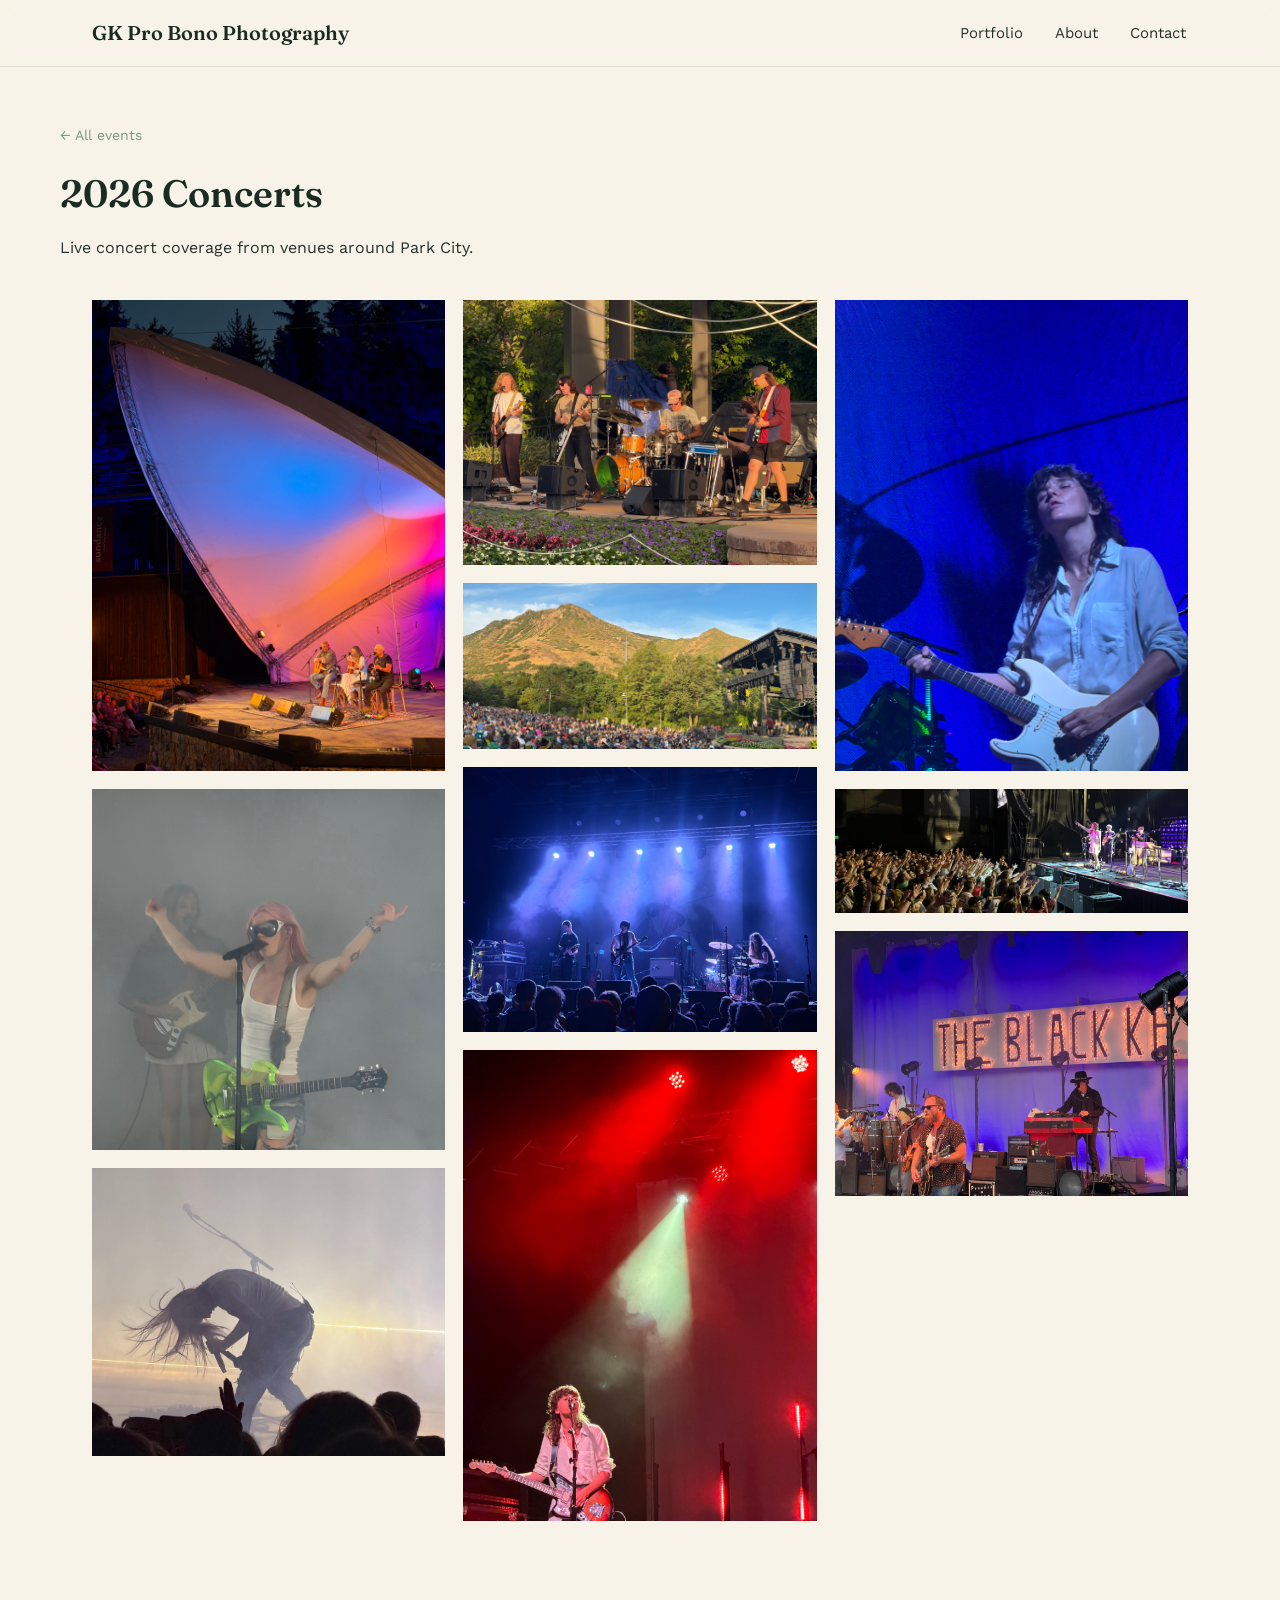
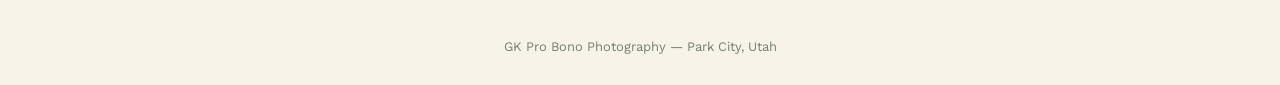
==== events/concerts.html @ 5993b0d7 "Add files via upload" ====
<!DOCTYPE html>
<html lang="en">
<head>
<meta charset="UTF-8">
<meta name="viewport" content="width=device-width, initial-scale=1.0">
<title>2026 Concerts — GK Pro Bono Photography</title>
<link rel="preconnect" href="https://fonts.googleapis.com">
<link rel="preconnect" href="https://fonts.gstatic.com" crossorigin>
<link href="https://fonts.googleapis.com/css2?family=Fraunces:opsz,wght@9..144,400;9..144,500;9..144,600&family=Work+Sans:wght@400;500;600&display=swap" rel="stylesheet">
<link rel="stylesheet" href="../styles.css">
</head>
<body>

<header>
  <nav>
    <a class="brand" href="../index.html">GK Pro Bono Photography</a>
    <ul class="nav-links">
      <li><a href="../index.html#work">Portfolio</a></li>
      <li><a href="../index.html#about">About</a></li>
      <li><a href="../index.html#contact">Contact</a></li>
    </ul>
  </nav>
</header>

<div class="wrap page-header">
  <a class="back-link" href="../index.html#work">&larr; All events</a>
  <h1>2026 Concerts</h1>
  <p>Live concert coverage from venues around Park City.</p>
</div>

<section style="padding-top:0;">
  <div class="wrap">
    <div class="gallery">
      <figure><img src="../photos/2026%20Concerts/01.jpg" alt="2026 Concerts — photo 1"><figcaption>Photo 1</figcaption></figure>
      <figure><img src="../photos/2026%20Concerts/02.jpg" alt="2026 Concerts — photo 2"><figcaption>Photo 2</figcaption></figure>
      <figure><img src="../photos/2026%20Concerts/03.jpg" alt="2026 Concerts — photo 3"><figcaption>Photo 3</figcaption></figure>
      <figure><img src="../photos/2026%20Concerts/04.jpg" alt="2026 Concerts — photo 4"><figcaption>Photo 4</figcaption></figure>
      <figure><img src="../photos/2026%20Concerts/05.jpg" alt="2026 Concerts — photo 5"><figcaption>Photo 5</figcaption></figure>
      <figure><img src="../photos/2026%20Concerts/06.jpg" alt="2026 Concerts — photo 6"><figcaption>Photo 6</figcaption></figure>
      <figure><img src="../photos/2026%20Concerts/07.jpg" alt="2026 Concerts — photo 7"><figcaption>Photo 7</figcaption></figure>
      <figure><img src="../photos/2026%20Concerts/08.jpg" alt="2026 Concerts — photo 8"><figcaption>Photo 8</figcaption></figure>
      <figure><img src="../photos/2026%20Concerts/09.jpg" alt="2026 Concerts — photo 9"><figcaption>Photo 9</figcaption></figure>
      <figure><img src="../photos/2026%20Concerts/10.jpg" alt="2026 Concerts — photo 10"><figcaption>Photo 10</figcaption></figure>
    </div>
  </div>
</section>

<footer>
  GK Pro Bono Photography — Park City, Utah
</footer>

<div class="lightbox" id="lightbox">
  <button class="lightbox-close" id="lightboxClose" aria-label="Close image">&times;</button>
  <img id="lightboxImg" src="" alt="">
  <div class="lightbox-caption" id="lightboxCaption"></div>
</div>

<script src="../script.js"></script>
</body>
</html>
---- styles.css ----
:root{
  --ink:#1C2B22;
  --plum:#2B2140;
  --gold:#C98A3B;
  --paper:#F7F3E8;
  --sage:#7C9885;
  --charcoal:#26302B;
}
*{box-sizing:border-box;}
html{scroll-behavior:smooth;}
body{
  margin:0;
  background:var(--paper);
  color:var(--charcoal);
  font-family:'Work Sans', sans-serif;
  line-height:1.5;
}
h1,h2,h3{
  font-family:'Fraunces', serif;
  margin:0;
  font-weight:600;
  color:var(--ink);
}
a{color:inherit;}
img{max-width:100%; display:block;}
.wrap{
  max-width:1160px;
  margin:0 auto;
  padding:0 32px;
}
a:focus-visible, button:focus-visible{
  outline:2px solid var(--gold);
  outline-offset:3px;
}

/* Nav */
header{
  position:sticky; top:0; z-index:40;
  background:rgba(247,243,232,0.92);
  backdrop-filter:blur(6px);
  border-bottom:1px solid rgba(28,43,34,0.1);
}
nav{
  display:flex; align-items:center; justify-content:space-between;
  padding:18px 32px;
  max-width:1160px; margin:0 auto;
}
.brand{
  font-family:'Fraunces', serif;
  font-size:20px;
  font-weight:600;
  color:var(--ink);
  text-decoration:none;
}
.nav-links{
  display:flex; gap:28px;
  list-style:none; margin:0; padding:0;
}
.nav-links a{
  text-decoration:none;
  font-size:15px;
  color:var(--charcoal);
  padding:4px 2px;
  border-bottom:1px solid transparent;
  transition:border-color .2s ease;
}
.nav-links a:hover{border-color:var(--gold);}

/* Hero (homepage) */
.hero{
  display:grid;
  grid-template-columns:1.1fr 1fr;
  align-items:stretch;
  min-height:560px;
}
.hero-photo{
  position:relative;
  overflow:hidden;
  background:var(--ink);
}
.hero-photo img{
  width:100%; height:100%;
  object-fit:cover;
  filter:grayscale(35%) sepia(12%) saturate(140%) hue-rotate(-8deg) brightness(0.85);
}
.hero-photo::after{
  content:"";
  position:absolute; inset:0;
  background:linear-gradient(160deg, rgba(43,33,64,0.25), rgba(28,43,34,0.45));
  mix-blend-mode:multiply;
}
.hero-text{
  display:flex; flex-direction:column; justify-content:center;
  padding:64px 56px;
}
.hero-text h1{
  font-size:clamp(34px, 4.2vw, 52px);
  line-height:1.08;
  max-width:11ch;
}
.hero-text p{
  margin:22px 0 0;
  font-size:18px;
  color:var(--charcoal);
  max-width:38ch;
}
.cta{
  display:inline-block;
  margin-top:30px;
  align-self:flex-start;
  background:var(--ink);
  color:var(--paper);
  text-decoration:none;
  padding:14px 26px;
  border-radius:2px;
  font-size:15px;
  font-weight:500;
  transition:background .2s ease;
}
.cta:hover{background:var(--plum);}

/* Simple sub-page header (event pages) */
.page-header{
  padding:56px 0 40px;
}
.page-header .back-link{
  display:inline-block;
  font-size:14px;
  color:var(--sage);
  text-decoration:none;
  margin-bottom:18px;
  border-bottom:1px solid transparent;
}
.page-header .back-link:hover{border-color:var(--sage);}
.page-header h1{font-size:38px;}
.page-header p{
  margin:14px 0 0;
  font-size:16px;
  max-width:60ch;
  color:var(--charcoal);
}

/* Sections */
section{padding:88px 0;}
.section-head{max-width:56ch; margin-bottom:40px;}
.section-head h2{font-size:30px;}
.section-head p{margin:14px 0 0; color:var(--charcoal); font-size:16px;}

/* Event tiles (homepage) */
.event-grid{
  display:grid;
  grid-template-columns:repeat(auto-fit, minmax(260px, 1fr));
  gap:28px;
}
.event-card{
  text-decoration:none;
  color:inherit;
  display:block;
}
.event-card .cover{
  overflow:hidden;
  aspect-ratio:4/5;
  background:var(--ink);
}
.event-card .cover img{
  width:100%; height:100%; object-fit:cover;
  transition:transform .5s ease;
}
.event-card:hover .cover img{transform:scale(1.05);}
.event-card h3{
  font-size:20px;
  margin-top:16px;
}
.event-card .meta{
  font-size:14px;
  color:var(--sage);
  margin-top:4px;
}
.event-card p.blurb{
  font-size:15px;
  margin-top:8px;
  color:var(--charcoal);
}

/* Masonry gallery (event pages) */
.gallery{
  column-count:3;
  column-gap:18px;
}
.gallery figure{
  margin:0 0 18px;
  break-inside:avoid;
  position:relative;
  overflow:hidden;
  cursor:pointer;
  background:var(--ink);
}
.gallery img{
  width:100%; display:block;
  transition:transform .5s ease;
}
.gallery figure:hover img{transform:scale(1.04);}
.gallery figcaption{
  position:absolute; left:0; right:0; bottom:0;
  padding:14px 16px;
  font-size:14px;
  color:var(--paper);
  background:linear-gradient(to top, rgba(28,43,34,0.85), rgba(28,43,34,0));
  opacity:0;
  transition:opacity .3s ease;
}
.gallery figure:hover figcaption{opacity:1;}

/* About */
.about{
  display:grid;
  grid-template-columns:0.85fr 1.15fr;
  gap:56px;
  align-items:center;
}
.about img{width:100%; filter:grayscale(30%) sepia(8%);}
.about h2{font-size:28px;}
.about p{font-size:16px; max-width:52ch; margin:16px 0 0;}
.about p + p{margin-top:14px;}

/* Contact band */
.contact{background:var(--ink); color:var(--paper);}
.contact .wrap{text-align:center;}
.contact h2{color:var(--paper); font-size:32px;}
.contact p{color:rgba(247,243,232,0.8); max-width:44ch; margin:14px auto 0; font-size:16px;}
.contact-email{
  display:inline-block;
  margin-top:28px;
  font-family:'Fraunces', serif;
  font-size:26px;
  color:var(--paper);
  text-decoration:none;
  border-bottom:1px solid var(--gold);
  padding-bottom:4px;
}
.contact-links{margin-top:22px; font-size:15px;}
.contact-links a{color:var(--paper); text-decoration:underline; text-underline-offset:3px;}

footer{
  padding:28px 0;
  text-align:center;
  font-size:13px;
  color:rgba(38,48,43,0.6);
}

/* Lightbox */
.lightbox{
  position:fixed; inset:0;
  background:rgba(20,15,25,0.92);
  display:none;
  align-items:center; justify-content:center;
  z-index:100;
  padding:40px;
}
.lightbox.open{display:flex;}
.lightbox img{
  max-width:100%; max-height:82vh;
  box-shadow:0 20px 60px rgba(0,0,0,0.5);
}
.lightbox-caption{
  position:absolute;
  bottom:36px; left:0; right:0;
  text-align:center;
  color:var(--paper);
  font-size:14px;
}
.lightbox-close{
  position:absolute; top:24px; right:32px;
  background:none; border:none;
  color:var(--paper);
  font-size:32px;
  line-height:1;
  cursor:pointer;
}

/* Responsive */
@media (max-width:860px){
  .hero{grid-template-columns:1fr; min-height:auto;}
  .hero-photo{height:340px;}
  .hero-text{padding:44px 28px;}
  .about{grid-template-columns:1fr;}
  .gallery{column-count:2;}
  .event-grid{grid-template-columns:repeat(2,1fr);}
  nav{padding:16px 20px;}
  .nav-links{gap:16px; font-size:14px;}
  .wrap{padding:0 20px;}
}
@media (max-width:520px){
  .gallery{column-count:1;}
  .event-grid{grid-template-columns:1fr;}
  .nav-links{display:none;}
}
@media (prefers-reduced-motion: reduce){
  *{transition:none !important; scroll-behavior:auto !important;}
}
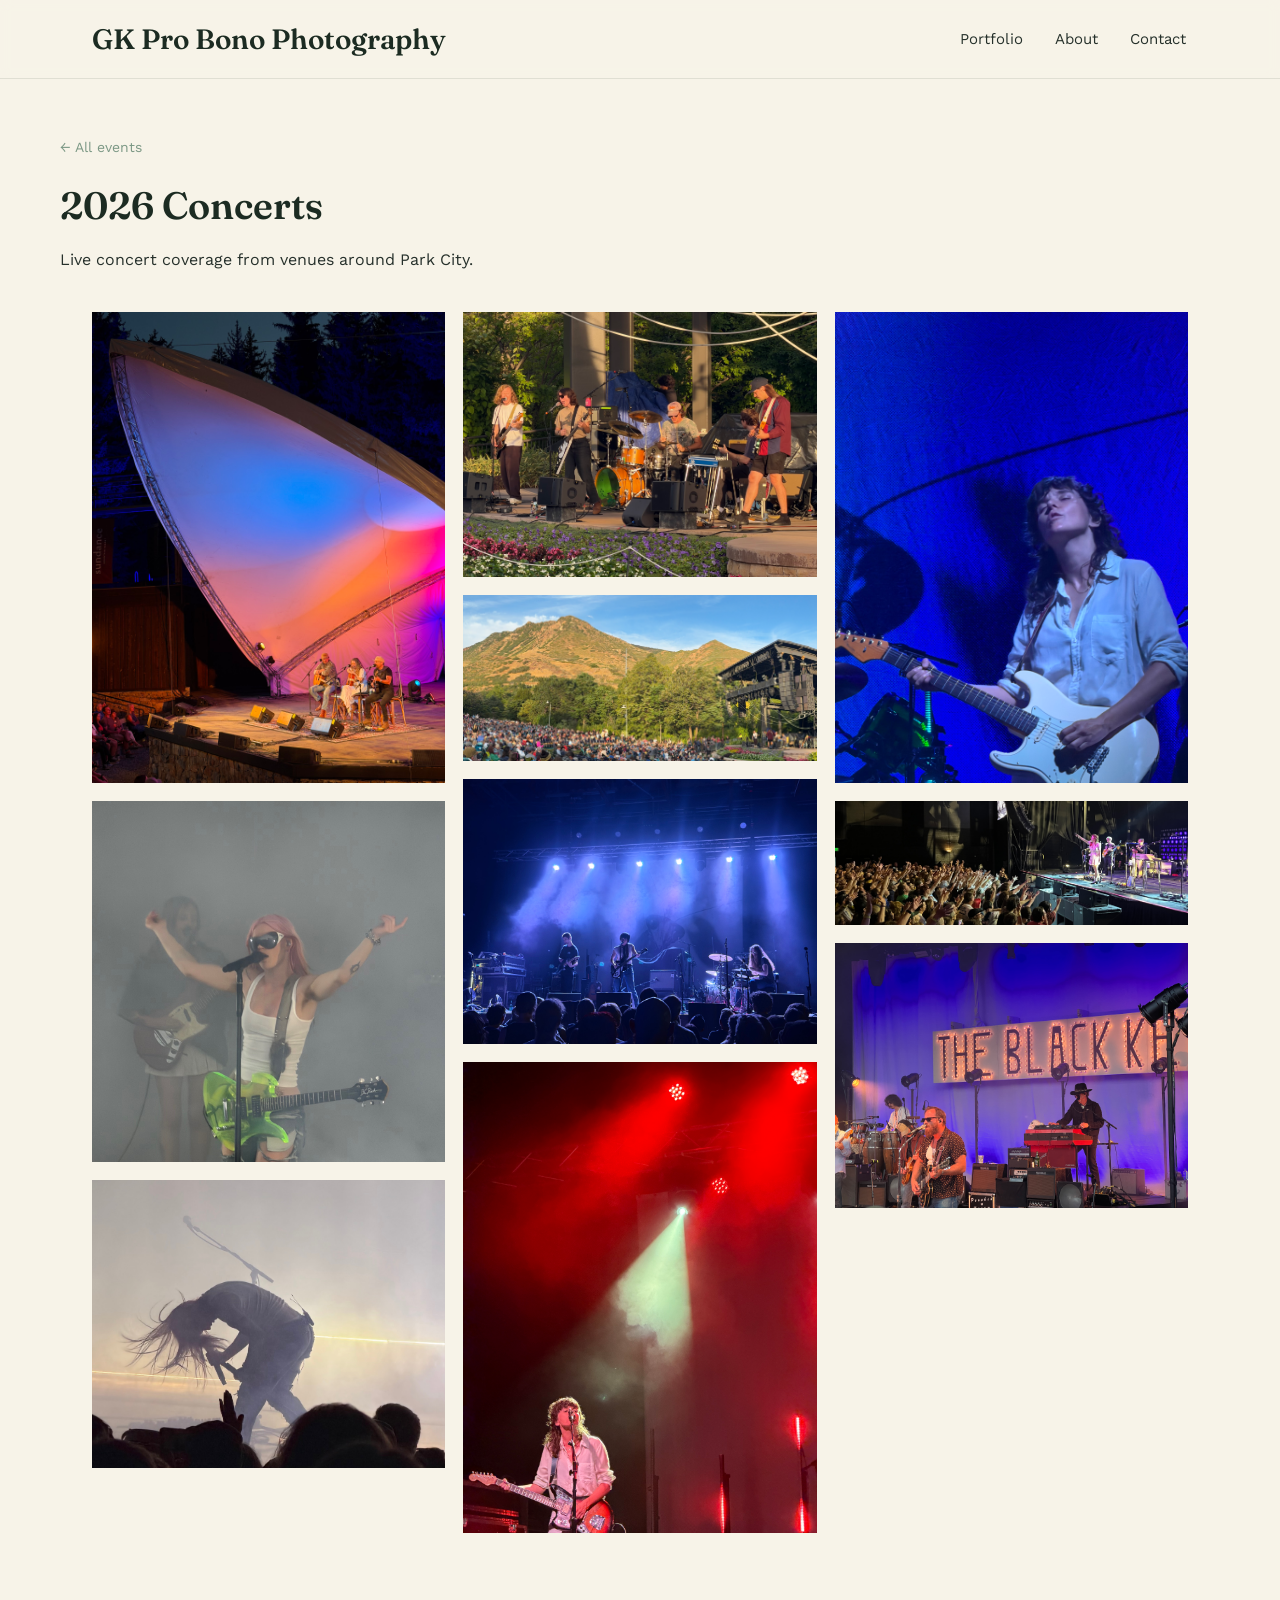
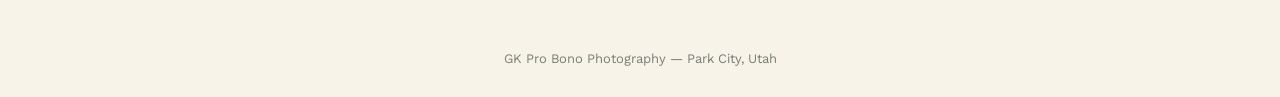
==== commit 833f13bd: "Add files via upload" ====
--- a/events/concerts.html
+++ b/events/concerts.html
@@ -31,16 +31,16 @@
 <section style="padding-top:0;">
   <div class="wrap">
     <div class="gallery">
-      <figure><img src="../photos/2026%20Concerts/01.jpg" alt="2026 Concerts — photo 1"><figcaption>Photo 1</figcaption></figure>
-      <figure><img src="../photos/2026%20Concerts/02.jpg" alt="2026 Concerts — photo 2"><figcaption>Photo 2</figcaption></figure>
-      <figure><img src="../photos/2026%20Concerts/03.jpg" alt="2026 Concerts — photo 3"><figcaption>Photo 3</figcaption></figure>
-      <figure><img src="../photos/2026%20Concerts/04.jpg" alt="2026 Concerts — photo 4"><figcaption>Photo 4</figcaption></figure>
-      <figure><img src="../photos/2026%20Concerts/05.jpg" alt="2026 Concerts — photo 5"><figcaption>Photo 5</figcaption></figure>
-      <figure><img src="../photos/2026%20Concerts/06.jpg" alt="2026 Concerts — photo 6"><figcaption>Photo 6</figcaption></figure>
-      <figure><img src="../photos/2026%20Concerts/07.jpg" alt="2026 Concerts — photo 7"><figcaption>Photo 7</figcaption></figure>
-      <figure><img src="../photos/2026%20Concerts/08.jpg" alt="2026 Concerts — photo 8"><figcaption>Photo 8</figcaption></figure>
-      <figure><img src="../photos/2026%20Concerts/09.jpg" alt="2026 Concerts — photo 9"><figcaption>Photo 9</figcaption></figure>
-      <figure><img src="../photos/2026%20Concerts/10.jpg" alt="2026 Concerts — photo 10"><figcaption>Photo 10</figcaption></figure>
+      <figure><img loading="lazy" src="../photos/2026%20Concerts/01.jpg" alt="2026 Concerts — photo 1"><figcaption>Photo 1</figcaption></figure>
+      <figure><img loading="lazy" src="../photos/2026%20Concerts/02.jpg" alt="2026 Concerts — photo 2"><figcaption>Photo 2</figcaption></figure>
+      <figure><img loading="lazy" src="../photos/2026%20Concerts/03.jpg" alt="2026 Concerts — photo 3"><figcaption>Photo 3</figcaption></figure>
+      <figure><img loading="lazy" src="../photos/2026%20Concerts/04.jpg" alt="2026 Concerts — photo 4"><figcaption>Photo 4</figcaption></figure>
+      <figure><img loading="lazy" src="../photos/2026%20Concerts/05.jpg" alt="2026 Concerts — photo 5"><figcaption>Photo 5</figcaption></figure>
+      <figure><img loading="lazy" src="../photos/2026%20Concerts/06.jpg" alt="2026 Concerts — photo 6"><figcaption>Photo 6</figcaption></figure>
+      <figure><img loading="lazy" src="../photos/2026%20Concerts/07.jpg" alt="2026 Concerts — photo 7"><figcaption>Photo 7</figcaption></figure>
+      <figure><img loading="lazy" src="../photos/2026%20Concerts/08.jpg" alt="2026 Concerts — photo 8"><figcaption>Photo 8</figcaption></figure>
+      <figure><img loading="lazy" src="../photos/2026%20Concerts/09.jpg" alt="2026 Concerts — photo 9"><figcaption>Photo 9</figcaption></figure>
+      <figure><img loading="lazy" src="../photos/2026%20Concerts/10.jpg" alt="2026 Concerts — photo 10"><figcaption>Photo 10</figcaption></figure>
     </div>
   </div>
 </section>
@@ -51,7 +51,9 @@
 
 <div class="lightbox" id="lightbox">
   <button class="lightbox-close" id="lightboxClose" aria-label="Close image">&times;</button>
+  <button class="lightbox-arrow lightbox-prev" id="lightboxPrev" aria-label="Previous photo">&#8249;</button>
   <img id="lightboxImg" src="" alt="">
+  <button class="lightbox-arrow lightbox-next" id="lightboxNext" aria-label="Next photo">&#8250;</button>
   <div class="lightbox-caption" id="lightboxCaption"></div>
 </div>
 
--- a/styles.css
+++ b/styles.css
@@ -47,7 +47,7 @@
 }
 .brand{
   font-family:'Fraunces', serif;
-  font-size:20px;
+  font-size:28px;
   font-weight:600;
   color:var(--ink);
   text-decoration:none;
@@ -81,13 +81,6 @@
 .hero-photo img{
   width:100%; height:100%;
   object-fit:cover;
-  filter:grayscale(35%) sepia(12%) saturate(140%) hue-rotate(-8deg) brightness(0.85);
-}
-.hero-photo::after{
-  content:"";
-  position:absolute; inset:0;
-  background:linear-gradient(160deg, rgba(43,33,64,0.25), rgba(28,43,34,0.45));
-  mix-blend-mode:multiply;
 }
 .hero-text{
   display:flex; flex-direction:column; justify-content:center;
@@ -102,7 +95,12 @@
   margin:22px 0 0;
   font-size:18px;
   color:var(--charcoal);
-  max-width:38ch;
+  max-width:42ch;
+}
+.hero-text p a{
+  text-decoration:underline;
+  text-underline-offset:2px;
+  color:var(--ink);
 }
 .cta{
   display:inline-block;
@@ -276,6 +274,28 @@
   font-size:32px;
   line-height:1;
   cursor:pointer;
+}
+.lightbox-arrow{
+  position:absolute; top:50%;
+  transform:translateY(-50%);
+  background:rgba(247,243,232,0.12);
+  border:none;
+  color:var(--paper);
+  font-size:28px;
+  line-height:1;
+  width:52px; height:52px;
+  border-radius:50%;
+  cursor:pointer;
+  display:flex; align-items:center; justify-content:center;
+  transition:background .2s ease;
+}
+.lightbox-arrow:hover{background:rgba(247,243,232,0.25);}
+.lightbox-prev{left:20px;}
+.lightbox-next{right:20px;}
+@media (max-width:600px){
+  .lightbox-arrow{width:42px; height:42px; font-size:22px;}
+  .lightbox-prev{left:8px;}
+  .lightbox-next{right:8px;}
 }
 
 /* Responsive */
